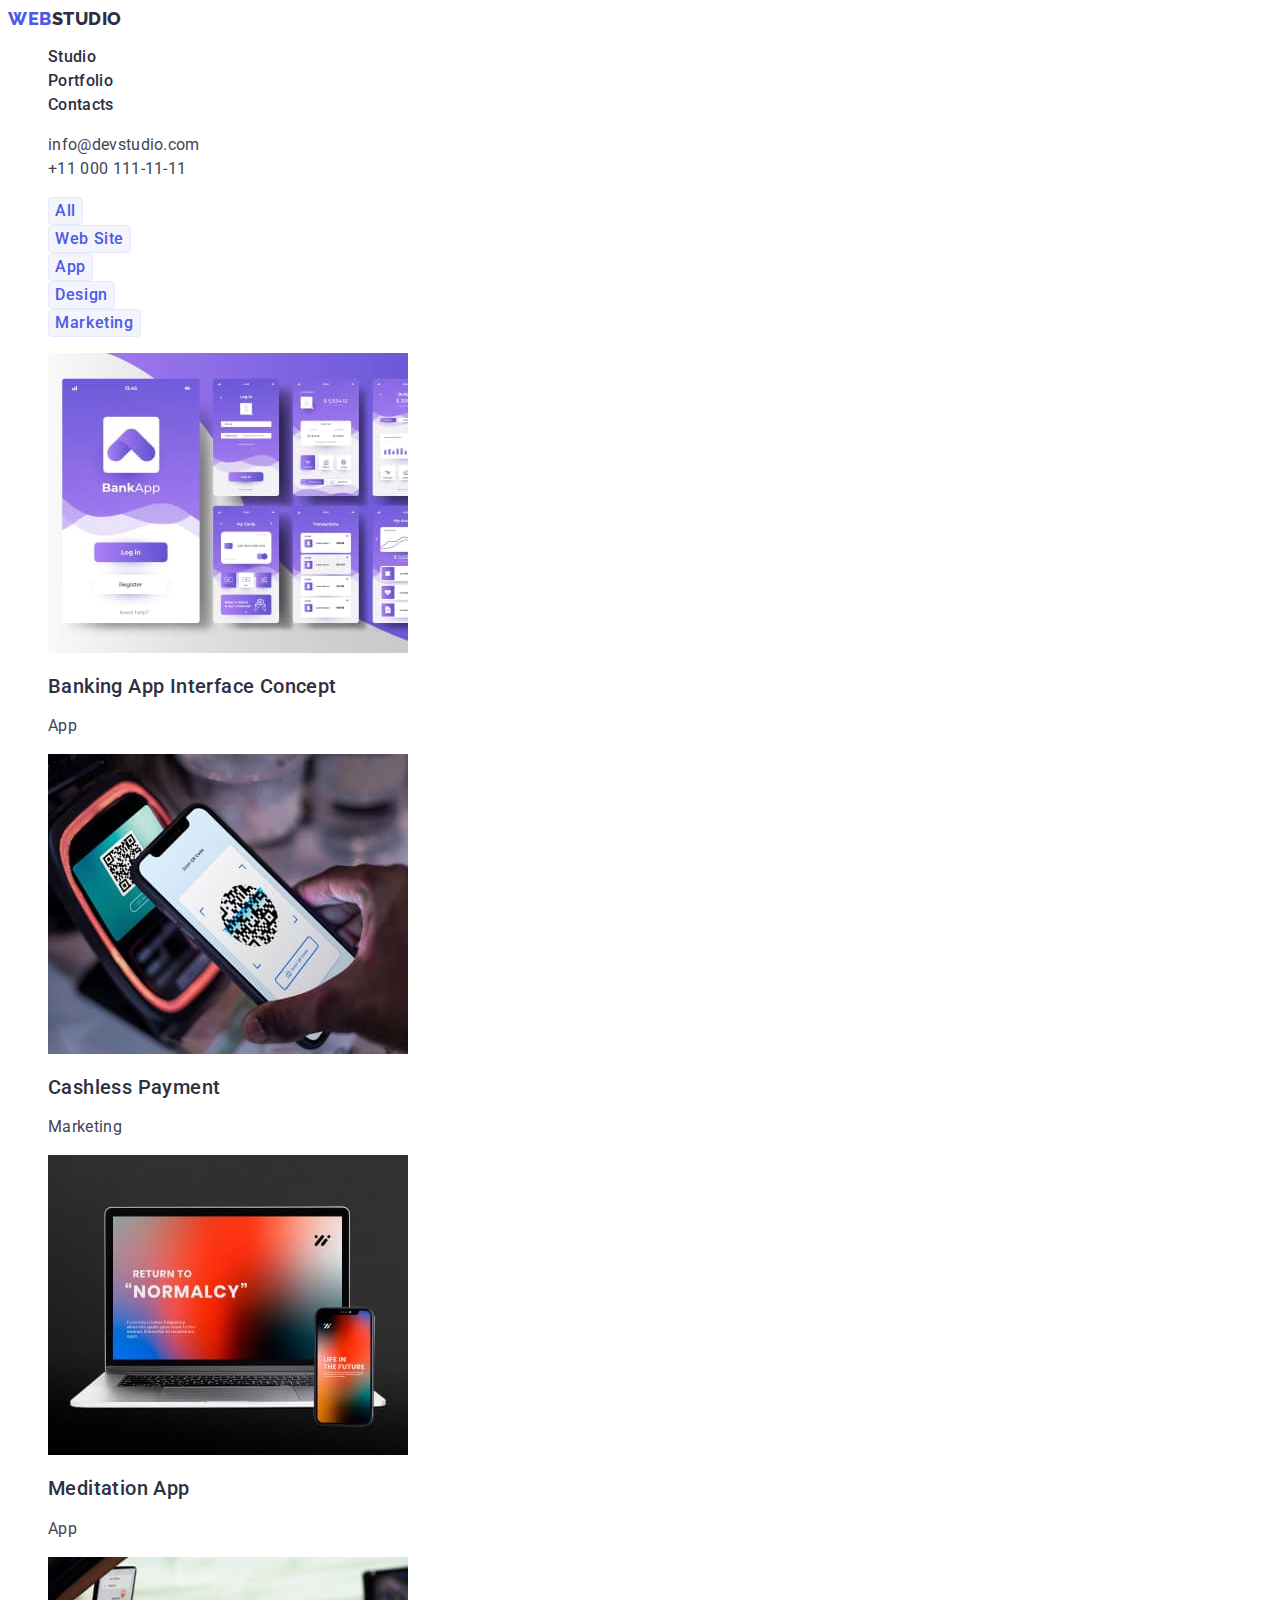
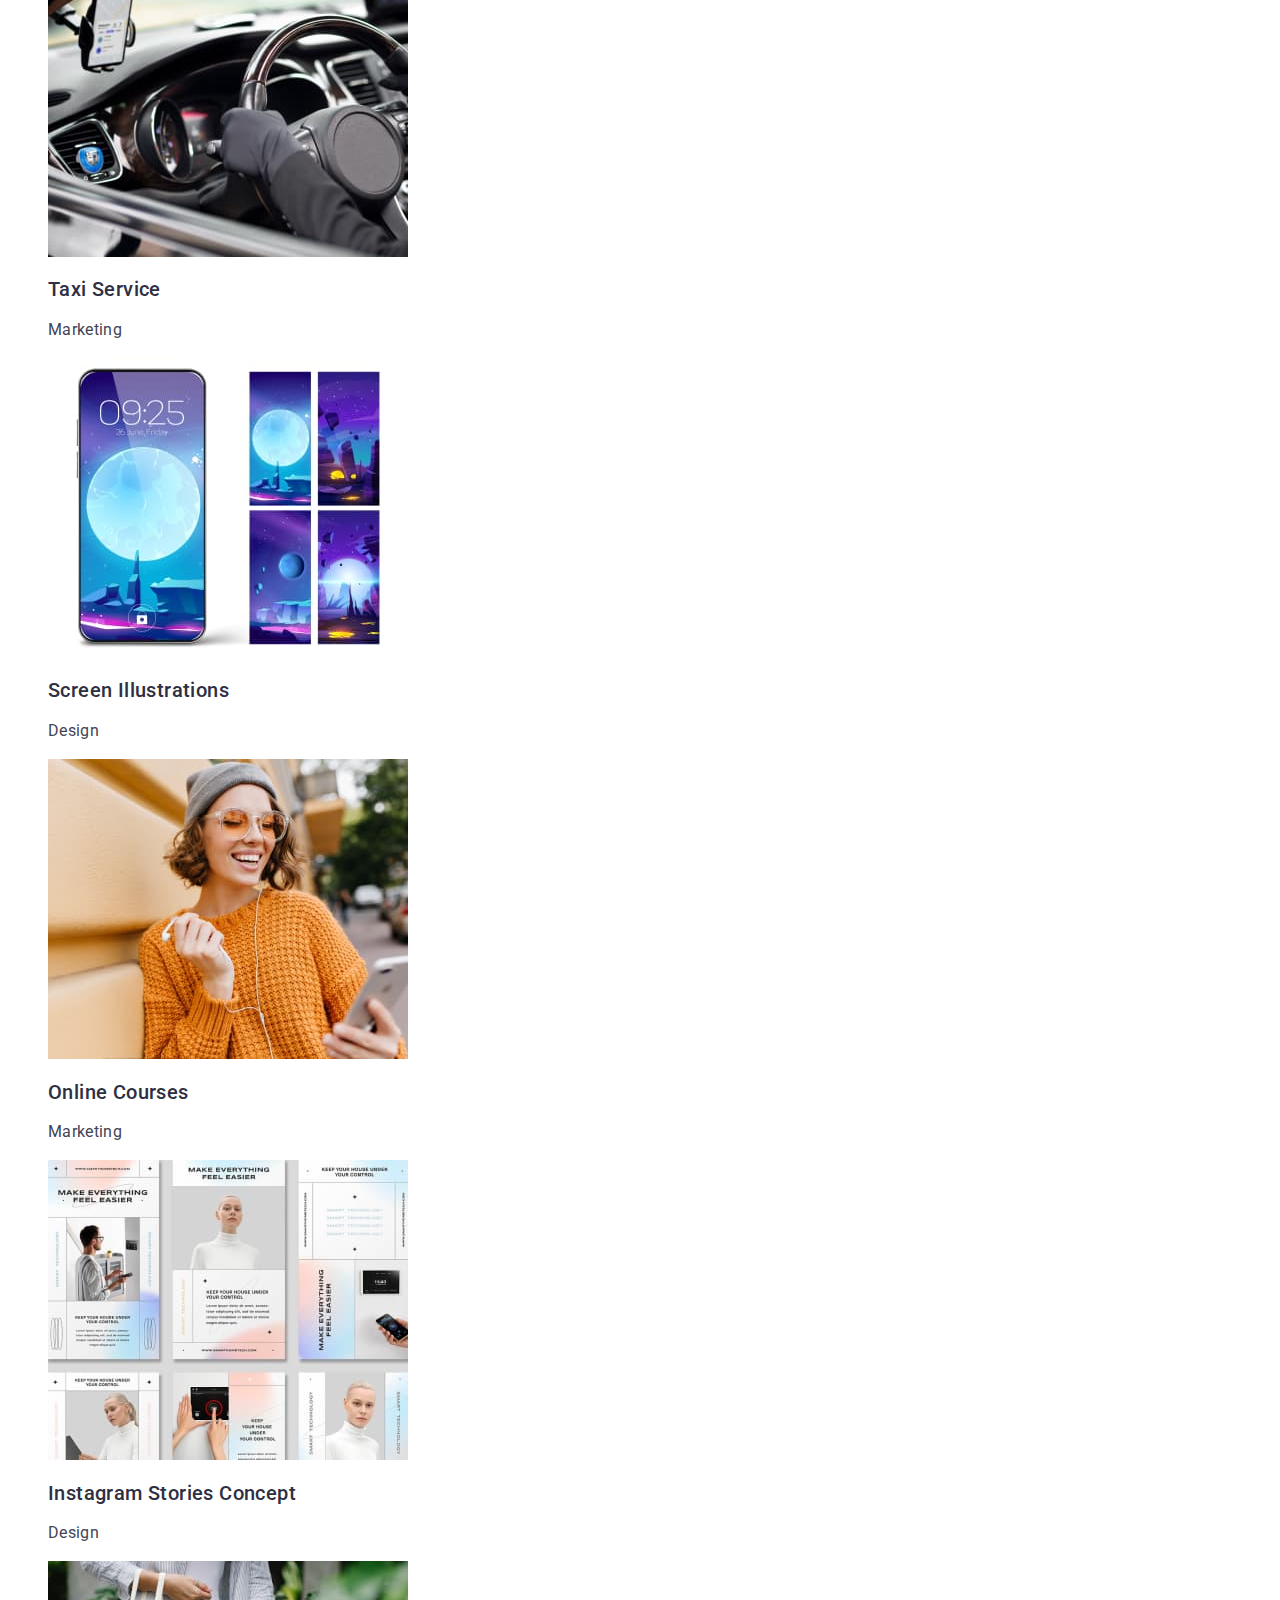
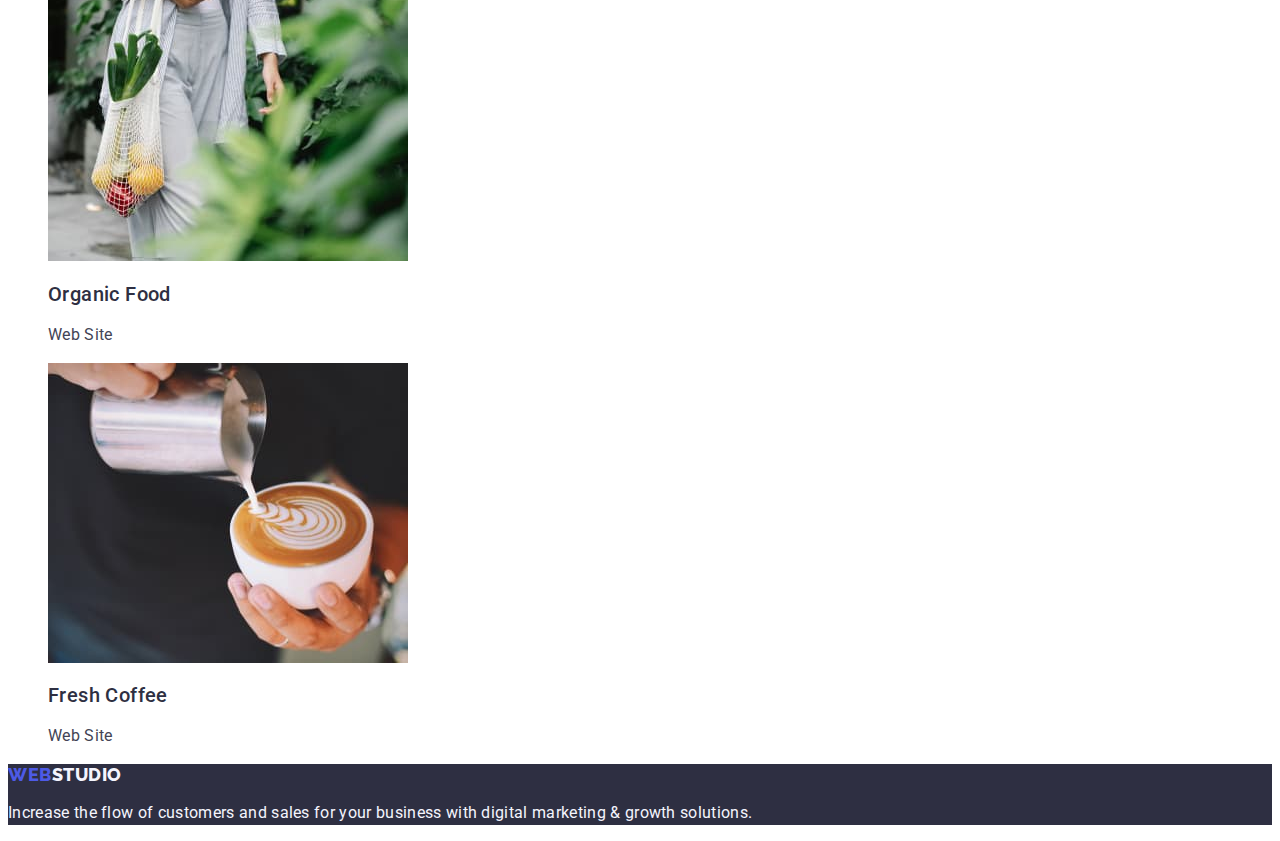
==== portfolio.html @ e2e4ced2 "Initial commit" ====
<!DOCTYPE html>
<html lang="en">
  <head>
    <meta charset="UTF-8" />
    <meta http-equiv="X-UA-Compatible" content="IE=edge" />
    <meta name="viewport" content="width=device-width, initial-scale=1.0" />
    <title>Portfolio</title>
    <link rel="preconnect" href="https://fonts.googleapis.com" />
    <link rel="preconnect" href="https://fonts.gstatic.com" crossorigin />
    <link
      href="https://fonts.googleapis.com/css2?family=Raleway:wght@800&family=Roboto:wght@400;500;700;900&display=swap"
      rel="stylesheet"
    />
    <link rel="stylesheet" href="./css/style.css" />
  </head>
  <body>
    <header>
      <nav class="main-nav">
        <a href="./index.html" class="logo link web"
          >Web<span class="header-logo link">Studio</span></a
        >
        <ul class="menu list">
          <li class="pade-navigation">
            <a href="./index.html" class="link page-menu">Studio</a>
          </li>
          <li class="pade-navigation">
            <a href="./portfolio.html" class="link page-menu">Portfolio</a>
          </li>
          <li class="pade-navigation">
            <a href="" class="link page-menu">Contacts</a>
          </li>
        </ul>
      </nav>
      <address class="address">
        <ul class="list">
          <li class="contacts">
            <a href="mailto:info@devstudio.com" class="link contact">
              info@devstudio.com</a
            >
          </li>
          <li class="contacts">
            <a href="tel:+110001111111" class="link contact"
              >+11 000 111-11-11</a
            >
          </li>
        </ul>
      </address>
    </header>
    <main>
      <section>
        <h1 hidden>Filters</h1>
        <ul class="list">
          <li><button type="button" class="button">All</button></li>
          <li><button type="button" class="button">Web Site</button></li>
          <li><button type="button" class="button">App</button></li>
          <li><button type="button" class="button">Design</button></li>
          <li><button type="button" class="button">Marketing</button></li>
        </ul>
        <ul class="list">
          <li>
            <a href="" class="link link-page">
              <img src="./images/app.jpg" alt="Banking App Interface Concept" />
              <h2 class="main-header">Banking App Interface Concept</h2>
              <p class="text">App</p>
            </a>
          </li>
          <li>
            <a href="" class="link link-page">
              <img src="./images/marketing.jpg" alt="Cashless Payment" />
              <h2 class="main-header">Cashless Payment</h2>
              <p class="text">Marketing</p>
            </a>
          </li>
          <li>
            <a href="" class="link link-page">
              <img src="./images/app2.jpg" alt="Meditation App" />
              <h2 class="main-header">Meditation App</h2>
              <p class="text">App</p>
            </a>
          </li>
          <li>
            <a href="" class="link link-page">
              <img src="./images/marketing2.jpg" alt="Taxi Service" />
              <h2 class="main-header">Taxi Service</h2>
              <p class="text">Marketing</p>
            </a>
          </li>
          <li>
            <a href="" class="link link-page">
              <img src="./images/desing.jpg" alt="Screen Illustrations" />
              <h2 class="main-header">Screen Illustrations</h2>
              <p class="text">Design</p>
            </a>
          </li>
          <li>
            <a href="" class="link link-page">
              <img src="./images/marketing3.jpg" alt="Online Courses" />
              <h2 class="main-header">Online Courses</h2>
              <p class="text">Marketing</p>
            </a>
          </li>
          <li>
            <a href="" class="link link-page">
              <img src="./images/desing2.jpg" alt="Instagram Stories Concept" />
              <h2 class="main-header">Instagram Stories Concept</h2>
              <p class="text">Design</p>
            </a>
          </li>
          <li>
            <a href="" class="link link-page">
              <img src="./images/web.jpg" alt="Organic Food" />
              <h2 class="main-header">Organic Food</h2>
              <p class="text">Web Site</p>
            </a>
          </li>
          <li>
            <a href="" class="link link-page">
              <img src="./images/web2.jpg" alt="Fresh Coffee" />
              <h2 class="main-header">Fresh Coffee</h2>
              <p class="text">Web Site</p>
            </a>
          </li>
        </ul>
      </section>
    </main>
    <footer class="footer">
      <a href="./index.html" class="link web"
        >Web<span class="logo-foot">Studio</span></a
      >
      <p class="text-footer">
        Increase the flow of customers and sales for your business with digital
        marketing & growth solutions.
      </p>
    </footer>
  </body>
</html>
---- css/style.css ----
:root {
    --text-color: #434455;
    --white: #FFFFFF;
    --text-btn: #4D5AE5;
    --btn: #404bbf;
    --text: #2e2f42;
    --section: #f4f4fd;
    --border: #E7E9FC;
}
body {
    font-family: 'Roboto', sans-serif;
    background-color: var(--white);
    color: var(--text-color);
}

.list {
    list-style: none;
}

.link {
    text-decoration: none;
}

.address {
    font-style: normal;
}

.page-btn {
    background: var(--text-btn);
    box-shadow: 0px 4px 4px rgba(0, 0, 0, 0.15);
    border-radius: 4px;
    cursor: pointer;
    font-size: 16px;
    line-height: 1.5;
    align-items: center;
    letter-spacing: 0.04em;
    color: var(--white);
    font-family: 'Roboto', sans-serif;
    font-weight: 500;
}

.page-btn:hover {
    background: var(--btn);
    box-shadow: 0px 4px 4px rgba(0, 0, 0, 0.15);
    border-radius: 4px;
}

.page-btn:focus {
    background: var(--btn);
    box-shadow: 0px 4px 4px rgba(0, 0, 0, 0.15);
    border-radius: 4px;
}

.web {
    font-family: "Raleway", sans-serif;
    font-weight: 800;
    font-size: 18px;
    letter-spacing: 0.03em;
    color: var(--text-btn);
    line-height: 1.17;
    text-decoration: none;
    text-transform: uppercase;
}

/* */
.web-logo {
    font-family: "Raleway", sans-serif;
    font-size: 18px;
    line-height: 1.17;
    color: #4D5AE5;
    align-items: center;
    letter-spacing: 0.03em;
    text-transform: uppercase;
    font-weight: 800
} 

.header-logo {
    color: var(--text);
    font-weight: 800;
    font-size: 18px;
    line-height: 1.17;
    align-items: center;
    letter-spacing: 0.03em;
    text-transform: uppercase;
    text-decoration: none;
}

.logo-foot {
    color: var(--section);
    font-weight: 800;
    font-family: 'Raleway', sans-serif;
    font-size: 18px;
    line-height: 1.17;
    align-items: center;
    letter-spacing: 0.03em;
    text-transform: uppercase;
    text-decoration: none;
}

.page-menu {
    font-size: 16px;
    line-height: 1.5;
    letter-spacing: 0.02em;
    color: var(--text);
    font-weight: 500;
}

.page-menu:hover,
.page-menu:focus {
    color: var(--btn);
}

.contact {
    font-size: 16px;
    line-height: 1.5;
    letter-spacing: 0.02em;
    color: var(--text-color);

}

.contact:hover,
.contact:focus {
    color: var(--btn);
}

.header {
    font-size: 56px;
    line-height: 1.07;
    text-align: center;
    letter-spacing: 0.02em;
    color: var(--white);
}

/* */
.text-btn {
    font-size: 16px;
    line-height: 1.5;
    ;
    align-items: center;
    letter-spacing: 0.04em;
    color: #FFFFFF;
} 

.main-header {
    font-size: 20px;
    line-height: 1.2;
    letter-spacing: 0.02em;
    color: var(--text);
    font-weight: 500;
}

.text {
    font-size: 16px;
    line-height: 1.5;
    letter-spacing: 0.02em;
    color: var(--text-color);
}

.page-header {
    font-size: 36px;
    line-height: 1.11;
    text-transform: capitalize;
    text-align: center;
    letter-spacing: 0.02em;
    color: var(--text);
    text-transform: capitalize;
}

.button {
    background: var(--section);
    border: 1px solid var(--border);
    border-radius: 4px;
    color: #4D5AE5;
    font-size: 16px;
    line-height: 1.5;
    align-items: center;
    text-align: center;
    letter-spacing: 0.04em;
    font-family: "Roboto", sans-serif;
    font-weight: 500;
    cursor: pointer;
}


.button:hover,
.button:focus {
    background: var(--btn);
    box-shadow: 0px 3px 1px rgba(0, 0, 0, 0.1), 0px 2px 1px rgba(0, 0, 0, 0.08), 0px 2px 2px rgba(0, 0, 0, 0.12);
    border-radius: 4px;
    font-size: 16px;
    line-height: 1.5;
    align-items: center;
    text-align: center;
    letter-spacing: 0.04em;
    color: var(--white);
    font-family: "Roboto", sans-serif;
    font-weight: 500;
}



.footer{
    background-color: var(--text);
}

.sect {
    background-color: var(--section);
}

.card {
    background-color: var(--white);
}

/* */
.header-text {
    font-weight: 500;
    font-size: 20px;
    line-height: 1.2;
    letter-spacing: 0.02em;
    color: #2E2F42;
} 
.text-footer {
    color: var(--section);
    font-size: 16px;
    line-height: 1.5;
    letter-spacing: 0.02em;
}
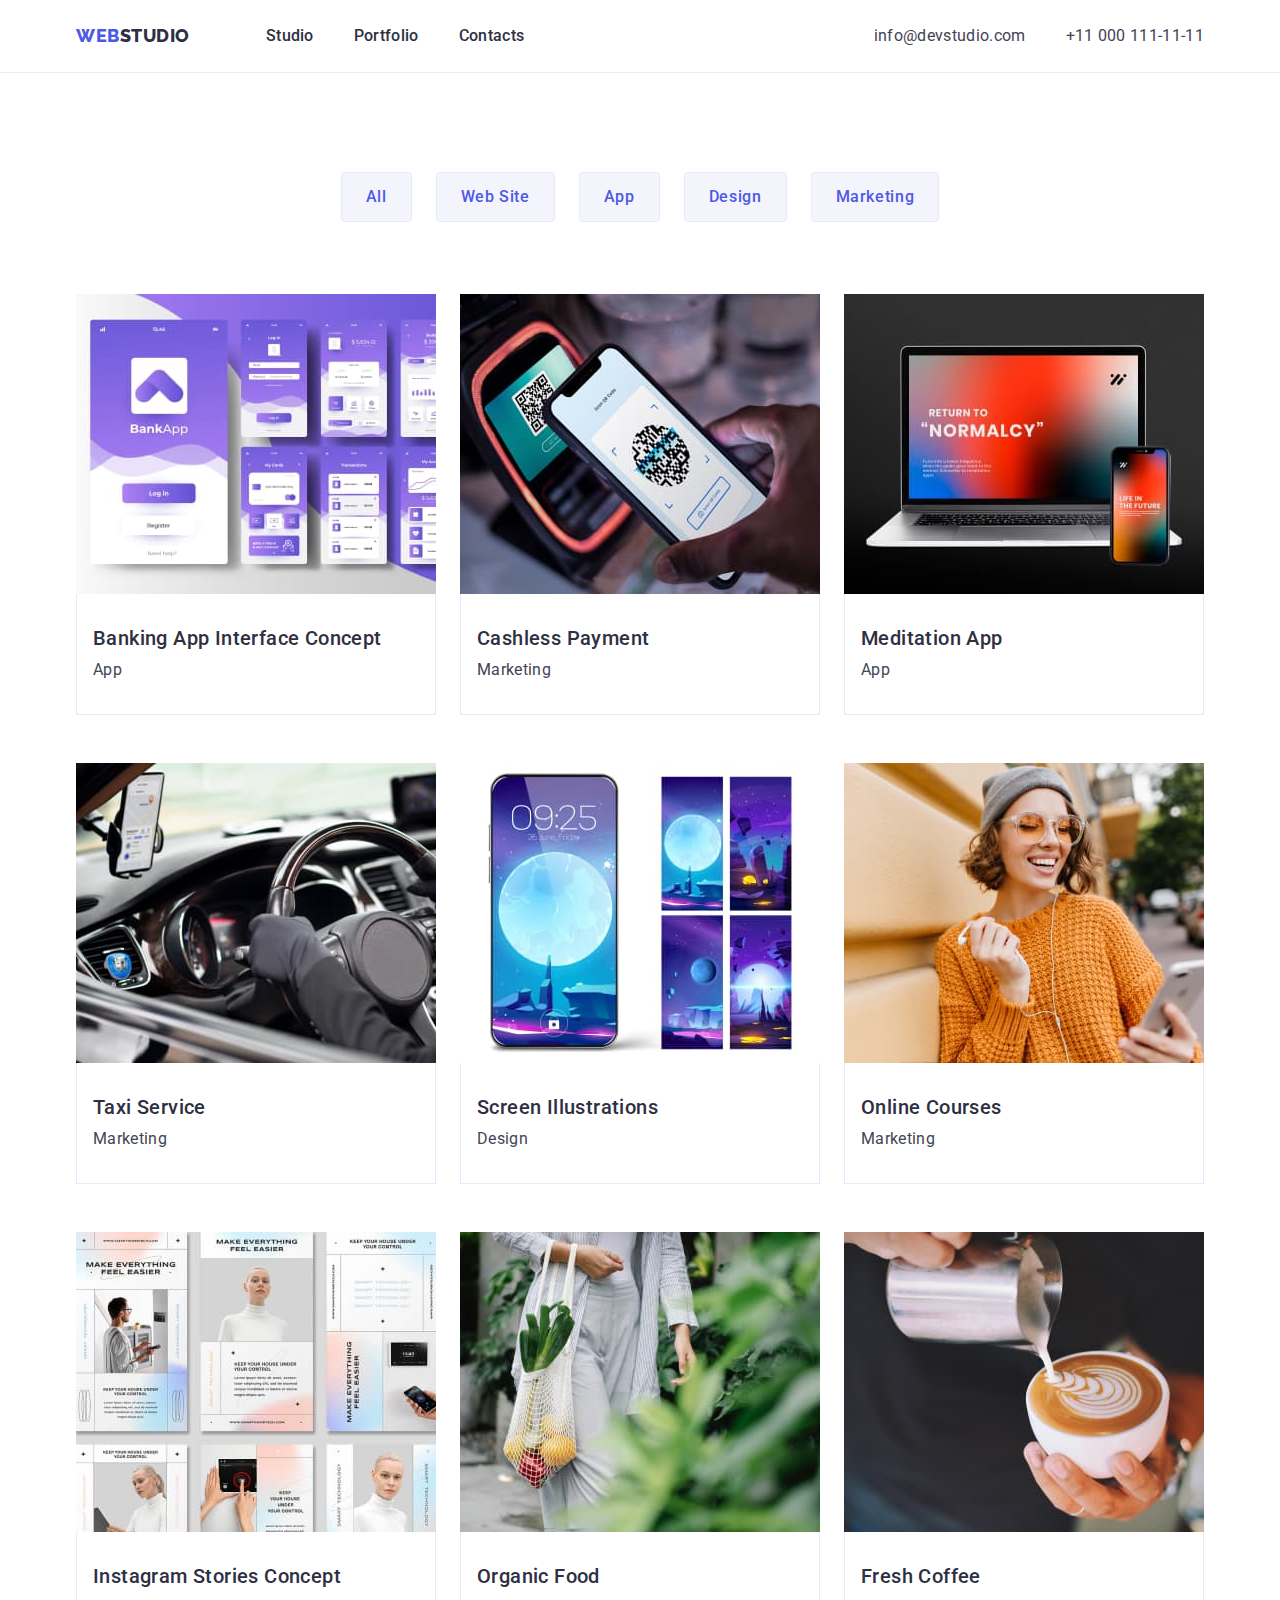
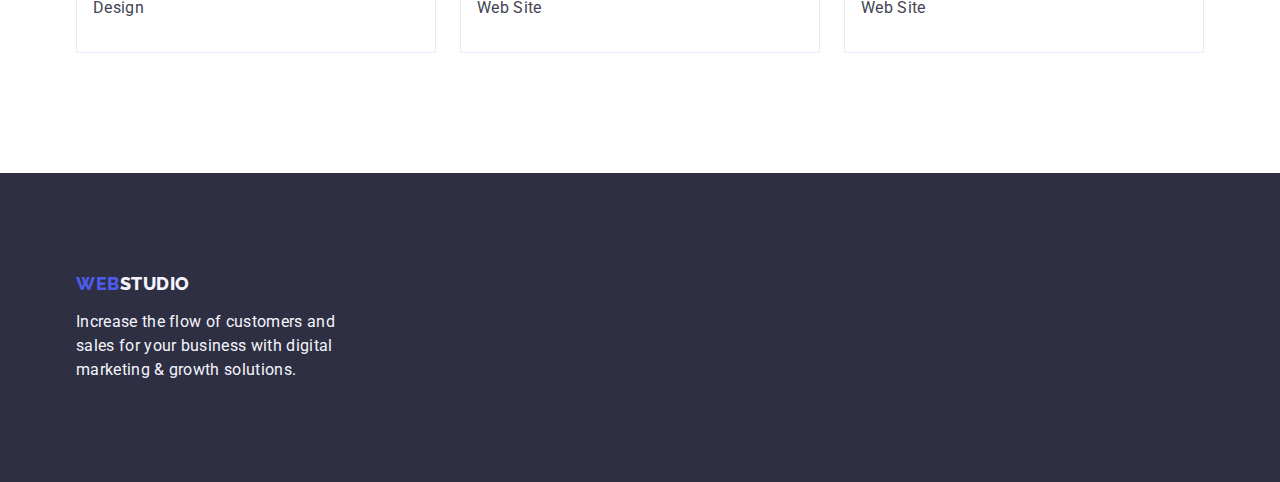
==== commit 43045f51: "dutt" ====
--- a/portfolio.html
+++ b/portfolio.html
@@ -4,133 +4,172 @@
     <meta charset="UTF-8" />
     <meta http-equiv="X-UA-Compatible" content="IE=edge" />
     <meta name="viewport" content="width=device-width, initial-scale=1.0" />
-    <title>Portfolio</title>
+    <title>WebStudio</title>
+    <!-- Fonts -->
+    <link
+      rel="stylesheet"
+      href="https://cdnjs.cloudflare.com/ajax/libs/modern-normalize/1.1.0/modern-normalize.min.css"
+    />
     <link rel="preconnect" href="https://fonts.googleapis.com" />
     <link rel="preconnect" href="https://fonts.gstatic.com" crossorigin />
     <link
       href="https://fonts.googleapis.com/css2?family=Raleway:wght@800&family=Roboto:wght@400;500;700;900&display=swap"
       rel="stylesheet"
     />
+    <!-- Style -->
     <link rel="stylesheet" href="./css/style.css" />
   </head>
   <body>
-    <header>
-      <nav class="main-nav">
-        <a href="./index.html" class="logo link web"
-          >Web<span class="header-logo link">Studio</span></a
-        >
-        <ul class="menu list">
-          <li class="pade-navigation">
-            <a href="./index.html" class="link page-menu">Studio</a>
-          </li>
-          <li class="pade-navigation">
-            <a href="./portfolio.html" class="link page-menu">Portfolio</a>
-          </li>
-          <li class="pade-navigation">
-            <a href="" class="link page-menu">Contacts</a>
-          </li>
-        </ul>
-      </nav>
-      <address class="address">
-        <ul class="list">
-          <li class="contacts">
-            <a href="mailto:info@devstudio.com" class="link contact">
-              info@devstudio.com</a
-            >
-          </li>
-          <li class="contacts">
-            <a href="tel:+110001111111" class="link contact"
-              >+11 000 111-11-11</a
-            >
-          </li>
-        </ul>
-      </address>
+    <!-- HEADER NAV LOGO -->
+    <header class="header-bott">
+      <div class="container flex-header-container">
+        <nav class="main-nav">
+          <a href="./index.html" class="logo link web"
+            >Web<span class="studio-logo link">Studio</span></a
+          >
+          <ul class="menu list">
+            <li class="page-navigation">
+              <a href="./index.html" class="link page-menu">Studio</a>
+            </li>
+            <li class="page-navigation">
+              <a href="./portfolio.html" class="link page-menu">Portfolio</a>
+            </li>
+            <li class="page-navigation">
+              <a href="" class="link page-menu">Contacts</a>
+            </li>
+          </ul>
+        </nav>
+
+        <address class="address">
+          <ul class="list contacts-flex">
+            <li class="contacts">
+              <a href="mailto:info@devstudio.com" class="link contact">
+                info@devstudio.com</a
+              >
+            </li>
+            <li class="contacts">
+              <a href="tel:+110001111111" class="link contact"
+                >+11 000 111-11-11</a
+              >
+            </li>
+          </ul>
+        </address>
+      </div>
     </header>
+    <!-- Site nav-->
     <main>
-      <section>
-        <h1 hidden>Filters</h1>
-        <ul class="list">
-          <li><button type="button" class="button">All</button></li>
-          <li><button type="button" class="button">Web Site</button></li>
-          <li><button type="button" class="button">App</button></li>
-          <li><button type="button" class="button">Design</button></li>
-          <li><button type="button" class="button">Marketing</button></li>
-        </ul>
-        <ul class="list">
-          <li>
-            <a href="" class="link link-page">
-              <img src="./images/app.jpg" alt="Banking App Interface Concept" />
-              <h2 class="main-header">Banking App Interface Concept</h2>
-              <p class="text">App</p>
-            </a>
-          </li>
-          <li>
-            <a href="" class="link link-page">
-              <img src="./images/marketing.jpg" alt="Cashless Payment" />
-              <h2 class="main-header">Cashless Payment</h2>
-              <p class="text">Marketing</p>
-            </a>
-          </li>
-          <li>
-            <a href="" class="link link-page">
-              <img src="./images/app2.jpg" alt="Meditation App" />
-              <h2 class="main-header">Meditation App</h2>
-              <p class="text">App</p>
-            </a>
-          </li>
-          <li>
-            <a href="" class="link link-page">
-              <img src="./images/marketing2.jpg" alt="Taxi Service" />
-              <h2 class="main-header">Taxi Service</h2>
-              <p class="text">Marketing</p>
-            </a>
-          </li>
-          <li>
-            <a href="" class="link link-page">
-              <img src="./images/desing.jpg" alt="Screen Illustrations" />
-              <h2 class="main-header">Screen Illustrations</h2>
-              <p class="text">Design</p>
-            </a>
-          </li>
-          <li>
-            <a href="" class="link link-page">
-              <img src="./images/marketing3.jpg" alt="Online Courses" />
-              <h2 class="main-header">Online Courses</h2>
-              <p class="text">Marketing</p>
-            </a>
-          </li>
-          <li>
-            <a href="" class="link link-page">
-              <img src="./images/desing2.jpg" alt="Instagram Stories Concept" />
-              <h2 class="main-header">Instagram Stories Concept</h2>
-              <p class="text">Design</p>
-            </a>
-          </li>
-          <li>
-            <a href="" class="link link-page">
-              <img src="./images/web.jpg" alt="Organic Food" />
-              <h2 class="main-header">Organic Food</h2>
-              <p class="text">Web Site</p>
-            </a>
-          </li>
-          <li>
-            <a href="" class="link link-page">
-              <img src="./images/web2.jpg" alt="Fresh Coffee" />
-              <h2 class="main-header">Fresh Coffee</h2>
-              <p class="text">Web Site</p>
-            </a>
-          </li>
-        </ul>
+      <section class="section-portfolio">
+        <div class="container">
+          <h1 class="visually-hidden">Portfolio</h1>
+          <ul class="list flex-ul-button">
+            <li><button type="button" class="botn">All</button></li>
+            <li><button type="button" class="botn">Web Site</button></li>
+            <li><button type="button" class="botn">App</button></li>
+            <li><button type="button" class="botn">Design</button></li>
+            <li><button type="button" class="botn">Marketing</button></li>
+          </ul>
+          <ul class="list flex-ul-portfolio">
+            <li class="li-portfolio">
+              <a href="" class="link link-page">
+                <img
+                  src="./images/app.jpg"
+                  alt="Banking App Interface Concept"
+                />
+                <div class="empl-img">
+                  <h2 class="main-header">Banking App Interface Concept</h2>
+                  <p class="text">App</p>
+                </div>
+              </a>
+            </li>
+            <li class="li-portfolio">
+              <a href="" class="link link-page">
+                <img src="./images/marketing.jpg" alt="Cashless Payment" />
+                <div class="empl-img">
+                  <h2 class="main-header">Cashless Payment</h2>
+                  <p class="text">Marketing</p>
+                </div>
+              </a>
+            </li>
+            <li class="li-portfolio">
+              <a href="" class="link link-page">
+                <img src="./images/app2.jpg" alt="Meditation App" />
+                <div class="empl-img">
+                  <h2 class="main-header">Meditation App</h2>
+                  <p class="text">App</p>
+                </div>
+              </a>
+            </li>
+            <li class="li-portfolio">
+              <a href="" class="link link-page">
+                <img src="./images/marketing2.jpg" alt="Taxi Service" />
+                <div class="empl-img">
+                  <h2 class="main-header">Taxi Service</h2>
+                  <p class="text">Marketing</p>
+                </div>
+              </a>
+            </li>
+            <li class="li-portfolio">
+              <a href="" class="link link-page">
+                <img src="./images/desing.jpg" alt="Screen Illustrations" />
+                <div class="empl-img">
+                  <h2 class="main-header">Screen Illustrations</h2>
+                  <p class="text">Design</p>
+                </div>
+              </a>
+            </li>
+            <li class="li-portfolio">
+              <a href="" class="link link-page">
+                <img src="./images/marketing3.jpg" alt="Online Courses" />
+                <div class="empl-img">
+                  <h2 class="main-header">Online Courses</h2>
+                  <p class="text">Marketing</p>
+                </div>
+              </a>
+            </li>
+            <li class="li-portfolio">
+              <a href="" class="link link-page">
+                <img
+                  src="./images/desing2.jpg"
+                  alt="Instagram Stories Concept"
+                />
+                <div class="empl-img">
+                  <h2 class="main-header">Instagram Stories Concept</h2>
+                  <p class="text">Design</p>
+                </div>
+              </a>
+            </li>
+            <li class="li-portfolio">
+              <a href="" class="link link-page">
+                <img src="./images/web.jpg" alt="Organic Food" />
+                <div class="empl-img">
+                  <h2 class="main-header">Organic Food</h2>
+                  <p class="text">Web Site</p>
+                </div>
+              </a>
+            </li>
+            <li class="li-portfolio">
+              <a href="" class="link link-page">
+                <img src="./images/web2.jpg" alt="Fresh Coffee" />
+                <div class="empl-img">
+                  <h2 class="main-header">Fresh Coffee</h2>
+                  <p class="text">Web Site</p>
+                </div>
+              </a>
+            </li>
+          </ul>
+        </div>
       </section>
     </main>
-    <footer class="footer">
-      <a href="./index.html" class="link web"
-        >Web<span class="logo-foot">Studio</span></a
-      >
-      <p class="text-footer">
-        Increase the flow of customers and sales for your business with digital
-        marketing & growth solutions.
-      </p>
+    <footer class="footer-page">
+      <div class="container footer-page-container">
+        <a href="./index.html" class="link web-footer logo-foot"
+          >Web<span class="std-logo-foot">Studio</span></a
+        >
+        <p class="text-footer">
+          Increase the flow of customers and sales for your business with
+          digital marketing & growth solutions.
+        </p>
+      </div>
     </footer>
   </body>
 </html>
--- a/css/style.css
+++ b/css/style.css
@@ -1,227 +1,409 @@
+body {
+  font-family: "Roboto", sans-serif;
+  background-color: var(--white);
+}
+
 :root {
-    --text-color: #434455;
-    --white: #FFFFFF;
-    --text-btn: #4D5AE5;
-    --btn: #404bbf;
-    --text: #2e2f42;
-    --section: #f4f4fd;
-    --border: #E7E9FC;
-}
-body {
-    font-family: 'Roboto', sans-serif;
-    background-color: var(--white);
-    color: var(--text-color);
+  --text-color: #434455;
+  --white: #ffffff;
+  --text-btn: #4d5ae5;
+  --btn: #404bbf;
+  --text: #2e2f42;
+  --section: #f4f4fd;
+  --border: #e7e9fc;
+  --frame: #e7e9fc;
 }
 
 .list {
-    list-style: none;
+  list-style: none;
 }
 
 .link {
-    text-decoration: none;
-}
-
-.address {
-    font-style: normal;
-}
-
-.page-btn {
-    background: var(--text-btn);
-    box-shadow: 0px 4px 4px rgba(0, 0, 0, 0.15);
-    border-radius: 4px;
-    cursor: pointer;
-    font-size: 16px;
-    line-height: 1.5;
-    align-items: center;
-    letter-spacing: 0.04em;
-    color: var(--white);
-    font-family: 'Roboto', sans-serif;
-    font-weight: 500;
-}
-
-.page-btn:hover {
-    background: var(--btn);
-    box-shadow: 0px 4px 4px rgba(0, 0, 0, 0.15);
-    border-radius: 4px;
-}
-
-.page-btn:focus {
-    background: var(--btn);
-    box-shadow: 0px 4px 4px rgba(0, 0, 0, 0.15);
-    border-radius: 4px;
-}
-
-.web {
-    font-family: "Raleway", sans-serif;
-    font-weight: 800;
-    font-size: 18px;
-    letter-spacing: 0.03em;
-    color: var(--text-btn);
-    line-height: 1.17;
-    text-decoration: none;
-    text-transform: uppercase;
-}
-
-/* */
-.web-logo {
-    font-family: "Raleway", sans-serif;
-    font-size: 18px;
-    line-height: 1.17;
-    color: #4D5AE5;
-    align-items: center;
-    letter-spacing: 0.03em;
-    text-transform: uppercase;
-    font-weight: 800
-} 
-
-.header-logo {
-    color: var(--text);
-    font-weight: 800;
-    font-size: 18px;
-    line-height: 1.17;
-    align-items: center;
-    letter-spacing: 0.03em;
-    text-transform: uppercase;
-    text-decoration: none;
-}
-
-.logo-foot {
-    color: var(--section);
-    font-weight: 800;
-    font-family: 'Raleway', sans-serif;
-    font-size: 18px;
-    line-height: 1.17;
-    align-items: center;
-    letter-spacing: 0.03em;
-    text-transform: uppercase;
-    text-decoration: none;
+  text-decoration: none;
+}
+
+h1,
+h2,
+h3,
+h4,
+p {
+  margin-top: 0;
+  margin-bottom: 0;
+}
+
+ul,
+ol {
+  margin-top: 0;
+  padding-left: 0;
+  margin-bottom: 0;
+}
+
+img {
+  display: block;
+}
+
+.container {
+  padding-left: 15px;
+  padding-right: 15px;
+  margin-left: auto;
+  margin-right: auto;
+  width: 1158px;
+}
+
+.flex-ul {
+  display: flex;
+  gap: 24px;
+}
+
+/* ======== TEXT ========= */
+
+.main-header {
+  font-size: 20px;
+  line-height: 1.2;
+  letter-spacing: 0.02em;
+  color: var(--text);
+  font-weight: 500;
+  margin-bottom: 8px;
+}
+
+.main-header-section {
+  font-size: 20px;
+  line-height: 1.2;
+  letter-spacing: 0.02em;
+  color: var(--text);
+  font-weight: 500;
+  margin-bottom: 8px;
+  text-align: center;
+}
+
+.text-section {
+  font-size: 16px;
+  line-height: 1.5;
+  letter-spacing: 0.02em;
+  color: var(--text-color);
+  text-align: center;
+}
+
+.text {
+  font-size: 16px;
+  line-height: 1.5;
+  letter-spacing: 0.02em;
+  color: var(--text-color);
+}
+
+.page-header {
+  font-size: 36px;
+  line-height: 1.11;
+  text-transform: capitalize;
+  text-align: center;
+  letter-spacing: 0.02em;
+  color: var(--text);
+  text-transform: capitalize;
+  margin-bottom: 72px;
+}
+
+.visually-hidden {
+  white-space: nowrap;
+  width: 1px;
+  height: 1px;
+  overflow: hidden;
+  border: 0;
+  padding: 0;
+  clip: rect(0 0 0 0);
+  clip-path: inset(50%);
+  margin: 1px;
+}
+
+/* --------HEADER---------- */
+.header-bott {
+  border-bottom: 1px solid var(--border);
+}
+
+.flex-header-container {
+  display: flex;
+  align-items: center;
+  justify-content: space-between;
+}
+
+.contact:hover,
+.contact:focus {
+  color: var(--btn);
+}
+
+.main-nav {
+  display: flex;
+  align-items: center;
+}
+
+.menu {
+  display: flex;
+  gap: 40px;
 }
 
 .page-menu {
-    font-size: 16px;
-    line-height: 1.5;
-    letter-spacing: 0.02em;
-    color: var(--text);
-    font-weight: 500;
+  font-size: 16px;
+  line-height: 1.5;
+  letter-spacing: 0.02em;
+  color: var(--text);
+  font-weight: 500;
+  padding: 24px 0;
+  display: block;
 }
 
 .page-menu:hover,
 .page-menu:focus {
-    color: var(--btn);
+  color: var(--btn);
 }
 
 .contact {
-    font-size: 16px;
-    line-height: 1.5;
-    letter-spacing: 0.02em;
-    color: var(--text-color);
-
-}
-
-.contact:hover,
-.contact:focus {
-    color: var(--btn);
+  font-size: 16px;
+  line-height: 1.5;
+  letter-spacing: 0.02em;
+  color: var(--text-color);
+  display: block;
+  padding: 24px 0;
+}
+
+.address {
+  font-style: normal;
+}
+
+.contacts-flex {
+  display: flex;
+  gap: 40px;
+}
+
+/*======== LOGO-HEADER =========*/
+
+.logo {
+  margin-right: 76px;
+  padding: 24px 0;
+}
+
+.studio-logo {
+  color: var(--text);
+  font-weight: 800;
+  font-size: 18px;
+  line-height: 1.17;
+  align-items: center;
+  letter-spacing: 0.03em;
+  text-transform: uppercase;
+  text-decoration: none;
+}
+
+.web {
+  font-family: "Raleway", sans-serif;
+  font-weight: 800;
+  font-size: 18px;
+  letter-spacing: 0.03em;
+  color: var(--text-btn);
+  line-height: 1.17;
+  text-decoration: none;
+  text-transform: uppercase;
+  display: inline-block;
+}
+
+/* ========= STUDIO ============= */
+/*========= SECTION ONE =========*/
+.sec-page {
+  background-color: var(--text);
+  padding: 188px 0;
+}
+
+.page-btn {
+  background: var(--text-btn);
+  box-shadow: 0px 4px 4px rgba(0, 0, 0, 0.15);
+  border-radius: 4px;
+  cursor: pointer;
+  font-size: 16px;
+  line-height: 1.5;
+  align-items: center;
+  letter-spacing: 0.04em;
+  color: var(--white);
+  font-family: "Roboto", sans-serif;
+  font-weight: 500;
+  margin-top: 59px;
+  padding-left: 32px;
+  padding-right: 32px;
+  padding-top: 16px;
+  padding-bottom: 16px;
+  border: none;
+  min-width: 169px;
+  display: block;
+  margin-left: auto;
+  margin-right: auto;
+}
+
+.page-btn:hover {
+  background: var(--btn);
+  box-shadow: 0px 4px 4px rgba(0, 0, 0, 0.15);
+  border-radius: 4px;
+}
+
+.page-btn:focus {
+  background: var(--btn);
+  box-shadow: 0px 4px 4px rgba(0, 0, 0, 0.15);
+  border-radius: 4px;
 }
 
 .header {
-    font-size: 56px;
-    line-height: 1.07;
-    text-align: center;
-    letter-spacing: 0.02em;
-    color: var(--white);
-}
-
-/* */
-.text-btn {
-    font-size: 16px;
-    line-height: 1.5;
-    ;
-    align-items: center;
-    letter-spacing: 0.04em;
-    color: #FFFFFF;
-} 
-
-.main-header {
-    font-size: 20px;
-    line-height: 1.2;
-    letter-spacing: 0.02em;
-    color: var(--text);
-    font-weight: 500;
-}
-
-.text {
-    font-size: 16px;
-    line-height: 1.5;
-    letter-spacing: 0.02em;
-    color: var(--text-color);
-}
-
-.page-header {
-    font-size: 36px;
-    line-height: 1.11;
-    text-transform: capitalize;
-    text-align: center;
-    letter-spacing: 0.02em;
-    color: var(--text);
-    text-transform: capitalize;
-}
-
-.button {
-    background: var(--section);
-    border: 1px solid var(--border);
-    border-radius: 4px;
-    color: #4D5AE5;
-    font-size: 16px;
-    line-height: 1.5;
-    align-items: center;
-    text-align: center;
-    letter-spacing: 0.04em;
-    font-family: "Roboto", sans-serif;
-    font-weight: 500;
-    cursor: pointer;
-}
-
-
-.button:hover,
-.button:focus {
-    background: var(--btn);
-    box-shadow: 0px 3px 1px rgba(0, 0, 0, 0.1), 0px 2px 1px rgba(0, 0, 0, 0.08), 0px 2px 2px rgba(0, 0, 0, 0.12);
-    border-radius: 4px;
-    font-size: 16px;
-    line-height: 1.5;
-    align-items: center;
-    text-align: center;
-    letter-spacing: 0.04em;
-    color: var(--white);
-    font-family: "Roboto", sans-serif;
-    font-weight: 500;
-}
-
-
-
-.footer{
-    background-color: var(--text);
-}
+  font-size: 56px;
+  line-height: 1.07;
+  max-width: 496px;
+  text-align: center;
+  letter-spacing: 0.02em;
+  color: var(--white);
+  margin-left: auto;
+  margin-right: auto;
+}
+
+/*========= SECTION TWO =========*/
+.section {
+  padding-top: 120px;
+  padding-bottom: 120px;
+}
+
+.section-li {
+  width: calc((100% - 72px) / 4);
+  gap: 24px;
+}
+
+/* ========= SECTION THREE ========= */
+
+.sections {
+  padding-bottom: 120px;
+}
+
+.sections-li {
+  gap: 24px;
+  width: calc((100% - 48px) / 3);
+}
+
+/*========= SECTION FOUR =========*/
 
 .sect {
-    background-color: var(--section);
+  background-color: var(--section);
+  padding-top: 120px;
+  padding-bottom: 120px;
 }
 
 .card {
-    background-color: var(--white);
-}
-
-/* */
-.header-text {
-    font-weight: 500;
-    font-size: 20px;
-    line-height: 1.2;
-    letter-spacing: 0.02em;
-    color: #2E2F42;
-} 
+  background-color: var(--white);
+  box-shadow: 0px 1px 6px rgba(46, 47, 66, 0.08),
+    0px 1px 1px rgba(46, 47, 66, 0.16), 0px 2px 1px rgba(46, 47, 66, 0.08);
+  border-radius: 0px 0px 4px 4px;
+  width: calc((100% - 72px) / 4);
+}
+
+.card-section {
+  padding: 32px 16px;
+}
+
+/* ========= FOOTER ========= */
 .text-footer {
-    color: var(--section);
-    font-size: 16px;
-    line-height: 1.5;
-    letter-spacing: 0.02em;
-}+  color: var(--section);
+  font-size: 16px;
+  line-height: 1.5;
+  letter-spacing: 0.02em;
+  max-width: 264px;
+  width: 264px;
+}
+
+.logo-foot {
+  margin-bottom: 16px;
+}
+
+.footer-page {
+  background-color: var(--text);
+  padding-top: 100px;
+  padding-bottom: 100px;
+}
+
+.std-logo-foot {
+  color: var(--section);
+  font-weight: 800;
+  font-family: "Raleway", sans-serif;
+  font-size: 18px;
+  line-height: 1.17;
+  align-items: center;
+  letter-spacing: 0.03em;
+  text-transform: uppercase;
+  text-decoration: none;
+}
+
+.web-footer {
+  font-family: "Raleway", sans-serif;
+  font-weight: 800;
+  font-size: 18px;
+  letter-spacing: 0.03em;
+  color: var(--text-btn);
+  line-height: 1.17;
+  text-decoration: none;
+  text-transform: uppercase;
+  display: inline-block;
+  margin-bottom: 16px;
+}
+
+/* ========= PORTFOLIO ========= */
+
+.botn {
+  background: var(--section);
+  border: 1px solid var(--border);
+  border-radius: 4px;
+  color: #4d5ae5;
+  font-size: 16px;
+  line-height: 1.5;
+  align-items: center;
+  text-align: center;
+  letter-spacing: 0.04em;
+  font-family: "Roboto", sans-serif;
+  font-weight: 500;
+  cursor: pointer;
+  padding: 12px 24px;
+}
+
+.botn:hover,
+.botn:focus {
+  background: var(--btn);
+  box-shadow: 0px 3px 1px rgba(0, 0, 0, 0.1), 0px 2px 1px rgba(0, 0, 0, 0.08),
+    0px 2px 2px rgba(0, 0, 0, 0.12);
+  border-radius: 4px;
+  font-size: 16px;
+  line-height: 1.5;
+  align-items: center;
+  text-align: center;
+  letter-spacing: 0.04em;
+  color: var(--white);
+  font-family: "Roboto", sans-serif;
+  font-weight: 500;
+  border: 1px solid transparent;
+}
+
+.section-portfolio {
+  padding-top: 96px;
+  padding-bottom: 120px;
+}
+
+.flex-ul-button {
+  display: flex;
+  justify-content: center;
+  gap: 24px;
+  margin-bottom: 72px;
+}
+
+.flex-ul-portfolio {
+  display: flex;
+  column-gap: 24px;
+  flex-wrap: wrap;
+  row-gap: 48px;
+}
+
+.li-portfolio {
+  width: calc((100% - 48px) / 3);
+}
+
+.empl-img{
+  border: 1px solid var(--border);
+  border-top: none;
+  padding: 32px 16px;
+}
